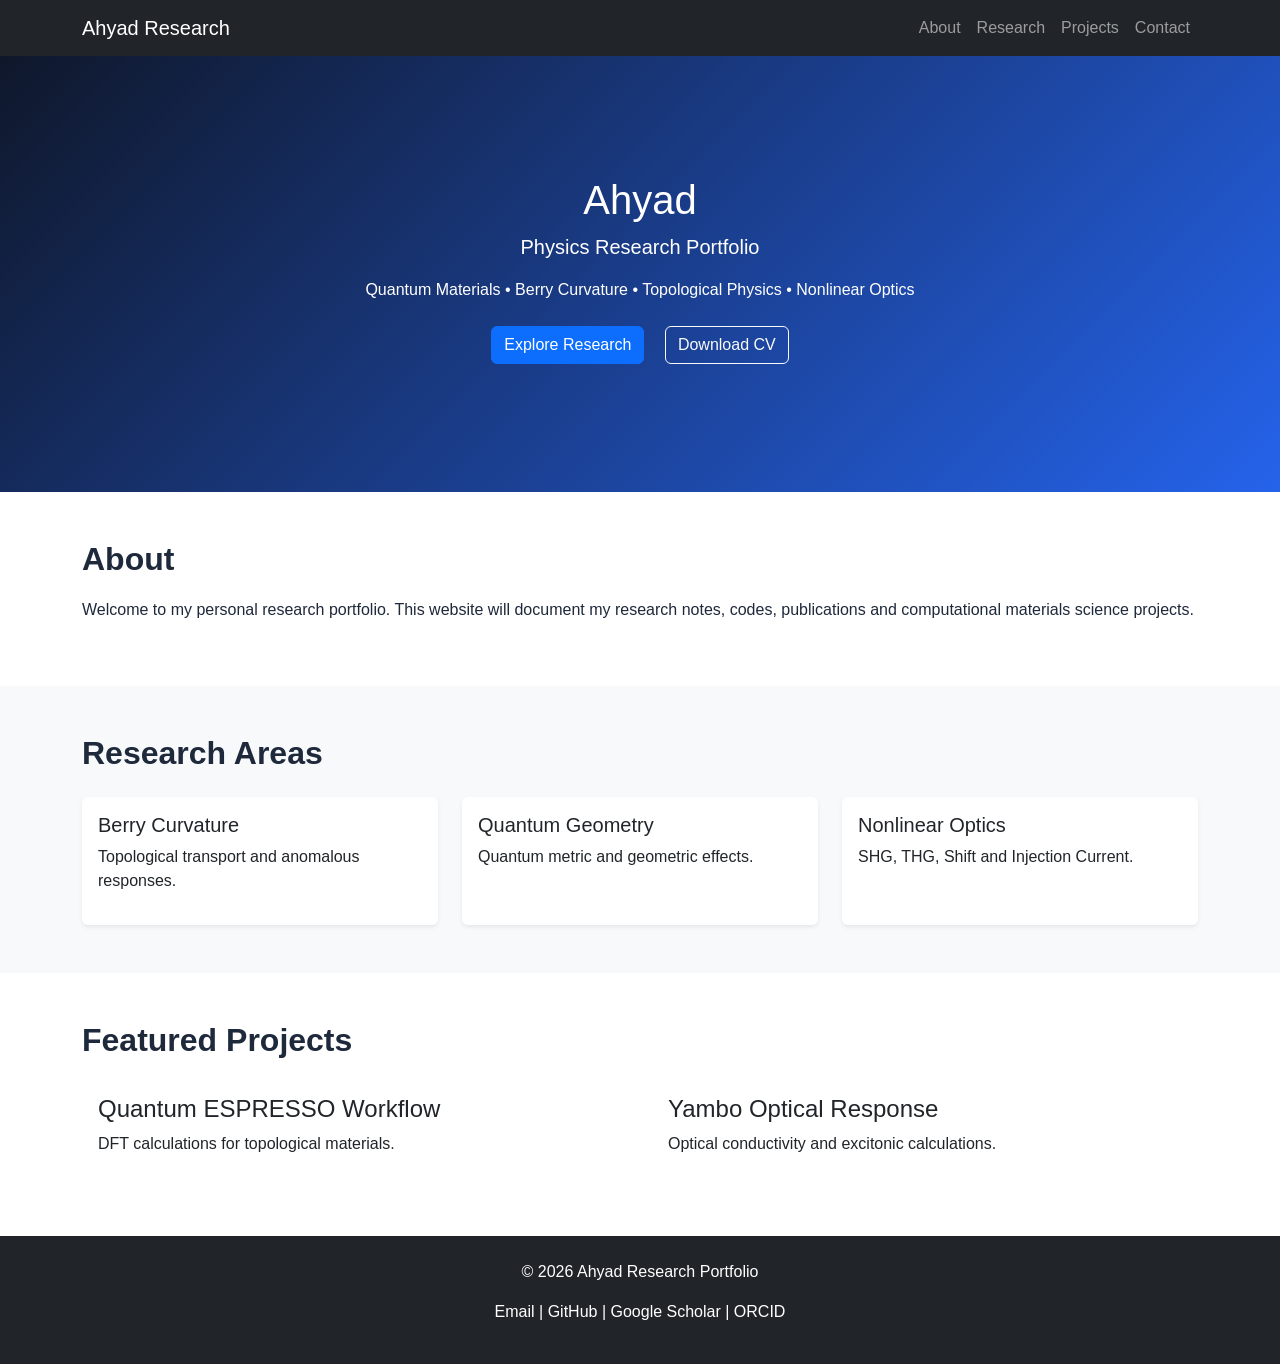
==== index.html @ 8a164a79 "Add files via upload" ====
<!DOCTYPE html>
<html lang="en">
<head>
<meta charset="UTF-8">
<meta name="viewport" content="width=device-width, initial-scale=1.0">
<title>Ahyad | Research Portfolio</title>
<link href="https://cdn.jsdelivr.net/npm/bootstrap@5.3.3/dist/css/bootstrap.min.css" rel="stylesheet">
<link href="https://cdn.jsdelivr.net/npm/bootstrap-icons/font/bootstrap-icons.css" rel="stylesheet">
<link rel="stylesheet" href="css/style.css">
</head>
<body>
<nav class="navbar navbar-expand-lg navbar-dark bg-dark sticky-top">
<div class="container">
<a class="navbar-brand" href="#">Ahyad Research</a>
<button class="navbar-toggler" data-bs-toggle="collapse" data-bs-target="#nav"><span class="navbar-toggler-icon"></span></button>
<div class="collapse navbar-collapse" id="nav">
<ul class="navbar-nav ms-auto">
<li class="nav-item"><a class="nav-link" href="#about">About</a></li>
<li class="nav-item"><a class="nav-link" href="#research">Research</a></li>
<li class="nav-item"><a class="nav-link" href="#projects">Projects</a></li>
<li class="nav-item"><a class="nav-link" href="#contact">Contact</a></li>
</ul></div></div></nav>

<header class="hero text-center">
<div class="container">
<h1>Ahyad</h1>
<p class="lead">Physics Research Portfolio</p>
<p>Quantum Materials • Berry Curvature • Topological Physics • Nonlinear Optics</p>
<a class="btn btn-primary m-2" href="#research">Explore Research</a>
<a class="btn btn-outline-light m-2" href="#">Download CV</a>
</div>
</header>

<section id="about" class="container py-5">
<h2>About</h2>
<p>Welcome to my personal research portfolio. This website will document my research notes, codes, publications and computational materials science projects.</p>
</section>

<section id="research" class="bg-light py-5">
<div class="container">
<h2 class="mb-4">Research Areas</h2>
<div class="row g-4">
<div class="col-md-4"><div class="card h-100 shadow-sm"><div class="card-body"><h5>Berry Curvature</h5><p>Topological transport and anomalous responses.</p></div></div></div>
<div class="col-md-4"><div class="card h-100 shadow-sm"><div class="card-body"><h5>Quantum Geometry</h5><p>Quantum metric and geometric effects.</p></div></div></div>
<div class="col-md-4"><div class="card h-100 shadow-sm"><div class="card-body"><h5>Nonlinear Optics</h5><p>SHG, THG, Shift and Injection Current.</p></div></div></div>
</div>
</div>
</section>

<section id="projects" class="container py-5">
<h2>Featured Projects</h2>
<div class="row g-4">
<div class="col-md-6"><div class="card project-card"><div class="card-body"><h4>Quantum ESPRESSO Workflow</h4><p>DFT calculations for topological materials.</p></div></div></div>
<div class="col-md-6"><div class="card project-card"><div class="card-body"><h4>Yambo Optical Response</h4><p>Optical conductivity and excitonic calculations.</p></div></div></div>
</div>
</section>

<footer id="contact" class="bg-dark text-white text-center py-4">
<p>© 2026 Ahyad Research Portfolio</p>
<p>Email | GitHub | Google Scholar | ORCID</p>
</footer>

<script src="https://cdn.jsdelivr.net/npm/bootstrap@5.3.3/dist/js/bootstrap.bundle.min.js"></script>
<script src="js/main.js"></script>
</body></html>
---- css/style.css ----
body{font-family:Arial,sans-serif;color:#1e293b}
.hero{background:linear-gradient(135deg,#0f172a,#2563eb);color:#fff;padding:120px 0}
section h2{font-weight:700;margin-bottom:20px}
.card{transition:.3s;border:none}
.card:hover{transform:translateY(-8px);box-shadow:0 10px 30px rgba(0,0,0,.15)}
html{scroll-behavior:smooth}
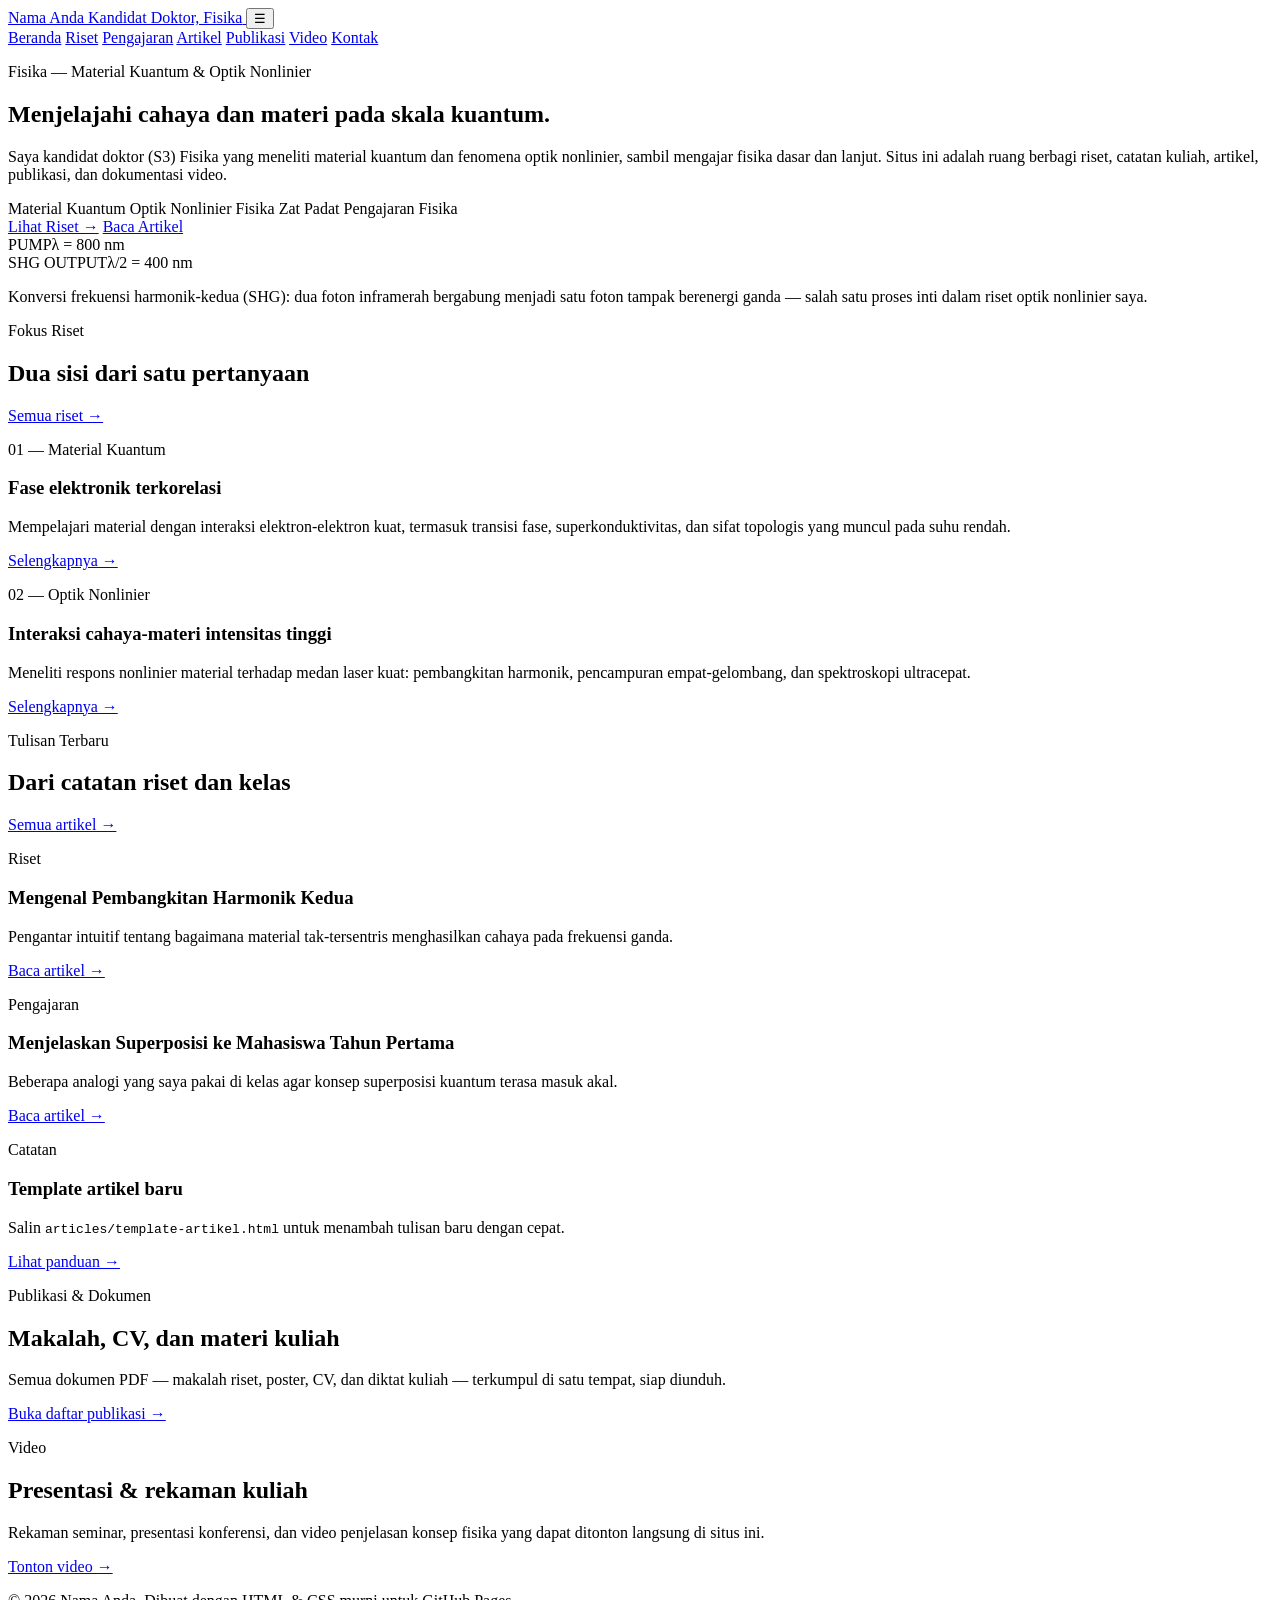
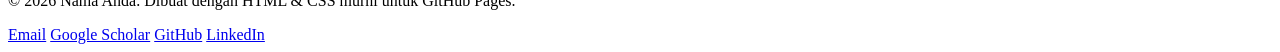
==== commit 30b6d50a: "Update index.html" ====
--- a/index.html
+++ b/index.html
@@ -1,65 +1,168 @@
 <!DOCTYPE html>
-<html lang="en">
+<html lang="id">
 <head>
 <meta charset="UTF-8">
 <meta name="viewport" content="width=device-width, initial-scale=1.0">
-<title>Ahyad | Research Portfolio</title>
-<link href="https://cdn.jsdelivr.net/npm/bootstrap@5.3.3/dist/css/bootstrap.min.css" rel="stylesheet">
-<link href="https://cdn.jsdelivr.net/npm/bootstrap-icons/font/bootstrap-icons.css" rel="stylesheet">
-<link rel="stylesheet" href="css/style.css">
+<title>Nama Anda — Fisika Material Kuantum &amp; Optik Nonlinier</title>
+<meta name="description" content="Situs pribadi akademik: riset material kuantum dan optik nonlinier, pengajaran fisika, artikel, publikasi, dan video.">
+<link rel="preconnect" href="https://fonts.googleapis.com">
+<link href="https://fonts.googleapis.com/css2?family=Fraunces:opsz,wght@9..144,400..700&family=Inter:wght@400;500;600&family=IBM+Plex+Mono:wght@400;500&display=swap" rel="stylesheet">
+<link rel="stylesheet" href="assets/css/style.css">
 </head>
 <body>
-<nav class="navbar navbar-expand-lg navbar-dark bg-dark sticky-top">
-<div class="container">
-<a class="navbar-brand" href="#">Ahyad Research</a>
-<button class="navbar-toggler" data-bs-toggle="collapse" data-bs-target="#nav"><span class="navbar-toggler-icon"></span></button>
-<div class="collapse navbar-collapse" id="nav">
-<ul class="navbar-nav ms-auto">
-<li class="nav-item"><a class="nav-link" href="#about">About</a></li>
-<li class="nav-item"><a class="nav-link" href="#research">Research</a></li>
-<li class="nav-item"><a class="nav-link" href="#projects">Projects</a></li>
-<li class="nav-item"><a class="nav-link" href="#contact">Contact</a></li>
-</ul></div></div></nav>
 
-<header class="hero text-center">
-<div class="container">
-<h1>Ahyad</h1>
-<p class="lead">Physics Research Portfolio</p>
-<p>Quantum Materials • Berry Curvature • Topological Physics • Nonlinear Optics</p>
-<a class="btn btn-primary m-2" href="#research">Explore Research</a>
-<a class="btn btn-outline-light m-2" href="#">Download CV</a>
-</div>
+<header class="site-header">
+  <div class="nav-inner">
+    <a class="brand" href="index.html">Nama Anda
+      <span>Kandidat Doktor, Fisika</span>
+    </a>
+    <button class="nav-toggle" aria-label="Buka menu">☰</button>
+    <nav class="main-nav">
+      <a href="index.html">Beranda</a>
+      <a href="research.html">Riset</a>
+      <a href="teaching.html">Pengajaran</a>
+      <a href="articles.html">Artikel</a>
+      <a href="publications.html">Publikasi</a>
+      <a href="videos.html">Video</a>
+      <a href="contact.html">Kontak</a>
+    </nav>
+  </div>
 </header>
 
-<section id="about" class="container py-5">
-<h2>About</h2>
-<p>Welcome to my personal research portfolio. This website will document my research notes, codes, publications and computational materials science projects.</p>
-</section>
+<main>
+  <section class="hero">
+    <div class="container hero-grid">
+      <div>
+        <p class="eyebrow">Fisika &mdash; Material Kuantum &amp; Optik Nonlinier</p>
+        <h1>Menjelajahi cahaya dan materi pada skala kuantum.</h1>
+        <p class="lede">
+          Saya kandidat doktor (S3) Fisika yang meneliti material kuantum dan
+          fenomena optik nonlinier, sambil mengajar fisika dasar dan lanjut.
+          Situs ini adalah ruang berbagi riset, catatan kuliah, artikel,
+          publikasi, dan dokumentasi video.
+        </p>
+        <div class="hero-tags">
+          <span class="tag">Material Kuantum</span>
+          <span class="tag">Optik Nonlinier</span>
+          <span class="tag">Fisika Zat Padat</span>
+          <span class="tag">Pengajaran Fisika</span>
+        </div>
+        <div class="hero-cta">
+          <a class="btn btn-primary" href="research.html">Lihat Riset →</a>
+          <a class="btn btn-ghost" href="articles.html">Baca Artikel</a>
+        </div>
+      </div>
 
-<section id="research" class="bg-light py-5">
-<div class="container">
-<h2 class="mb-4">Research Areas</h2>
-<div class="row g-4">
-<div class="col-md-4"><div class="card h-100 shadow-sm"><div class="card-body"><h5>Berry Curvature</h5><p>Topological transport and anomalous responses.</p></div></div></div>
-<div class="col-md-4"><div class="card h-100 shadow-sm"><div class="card-body"><h5>Quantum Geometry</h5><p>Quantum metric and geometric effects.</p></div></div></div>
-<div class="col-md-4"><div class="card h-100 shadow-sm"><div class="card-body"><h5>Nonlinear Optics</h5><p>SHG, THG, Shift and Injection Current.</p></div></div></div>
-</div>
-</div>
-</section>
+      <div class="spectrum-panel" aria-hidden="true">
+        <div class="row"><span>PUMP</span><span>λ = 800 nm</span></div>
+        <div class="spectrum-bar"></div>
+        <div class="row"><span>SHG OUTPUT</span><span>λ/2 = 400 nm</span></div>
+        <p class="caption">
+          Konversi frekuensi harmonik-kedua (SHG): dua foton inframerah
+          bergabung menjadi satu foton tampak berenergi ganda &mdash; salah satu
+          proses inti dalam riset optik nonlinier saya.
+        </p>
+      </div>
+    </div>
+  </section>
 
-<section id="projects" class="container py-5">
-<h2>Featured Projects</h2>
-<div class="row g-4">
-<div class="col-md-6"><div class="card project-card"><div class="card-body"><h4>Quantum ESPRESSO Workflow</h4><p>DFT calculations for topological materials.</p></div></div></div>
-<div class="col-md-6"><div class="card project-card"><div class="card-body"><h4>Yambo Optical Response</h4><p>Optical conductivity and excitonic calculations.</p></div></div></div>
-</div>
-</section>
+  <section class="alt">
+    <div class="container">
+      <div class="section-head">
+        <div>
+          <p class="eyebrow">Fokus Riset</p>
+          <h2>Dua sisi dari satu pertanyaan</h2>
+        </div>
+        <a class="card-link" href="research.html">Semua riset →</a>
+      </div>
+      <div class="grid grid-2">
+        <div class="card quantum">
+          <p class="eyebrow" style="color:var(--quantum)">01 — Material Kuantum</p>
+          <h3>Fase elektronik terkorelasi</h3>
+          <p>
+            Mempelajari material dengan interaksi elektron-elektron kuat,
+            termasuk transisi fase, superkonduktivitas, dan sifat topologis
+            yang muncul pada suhu rendah.
+          </p>
+          <a class="card-link" href="research.html#quantum">Selengkapnya →</a>
+        </div>
+        <div class="card optics">
+          <p class="eyebrow" style="color:var(--shg)">02 — Optik Nonlinier</p>
+          <h3>Interaksi cahaya-materi intensitas tinggi</h3>
+          <p>
+            Meneliti respons nonlinier material terhadap medan laser kuat:
+            pembangkitan harmonik, pencampuran empat-gelombang, dan
+            spektroskopi ultracepat.
+          </p>
+          <a class="card-link" href="research.html#optics">Selengkapnya →</a>
+        </div>
+      </div>
+    </div>
+  </section>
 
-<footer id="contact" class="bg-dark text-white text-center py-4">
-<p>© 2026 Ahyad Research Portfolio</p>
-<p>Email | GitHub | Google Scholar | ORCID</p>
+  <section>
+    <div class="container">
+      <div class="section-head">
+        <div>
+          <p class="eyebrow">Tulisan Terbaru</p>
+          <h2>Dari catatan riset dan kelas</h2>
+        </div>
+        <a class="card-link" href="articles.html">Semua artikel →</a>
+      </div>
+      <div class="grid grid-3">
+        <div class="card">
+          <p class="eyebrow">Riset</p>
+          <h3>Mengenal Pembangkitan Harmonik Kedua</h3>
+          <p>Pengantar intuitif tentang bagaimana material tak-tersentris menghasilkan cahaya pada frekuensi ganda.</p>
+          <a class="card-link" href="articles/contoh-artikel-shg.html">Baca artikel →</a>
+        </div>
+        <div class="card">
+          <p class="eyebrow">Pengajaran</p>
+          <h3>Menjelaskan Superposisi ke Mahasiswa Tahun Pertama</h3>
+          <p>Beberapa analogi yang saya pakai di kelas agar konsep superposisi kuantum terasa masuk akal.</p>
+          <a class="card-link" href="articles/contoh-artikel-mengajar.html">Baca artikel →</a>
+        </div>
+        <div class="card">
+          <p class="eyebrow">Catatan</p>
+          <h3>Template artikel baru</h3>
+          <p>Salin <code>articles/template-artikel.html</code> untuk menambah tulisan baru dengan cepat.</p>
+          <a class="card-link" href="articles.html">Lihat panduan →</a>
+        </div>
+      </div>
+    </div>
+  </section>
+
+  <section class="alt">
+    <div class="container two-col">
+      <div>
+        <p class="eyebrow">Publikasi &amp; Dokumen</p>
+        <h2>Makalah, CV, dan materi kuliah</h2>
+        <p>Semua dokumen PDF — makalah riset, poster, CV, dan diktat kuliah — terkumpul di satu tempat, siap diunduh.</p>
+        <a class="btn btn-ghost" href="publications.html">Buka daftar publikasi →</a>
+      </div>
+      <div>
+        <p class="eyebrow">Video</p>
+        <h2>Presentasi &amp; rekaman kuliah</h2>
+        <p>Rekaman seminar, presentasi konferensi, dan video penjelasan konsep fisika yang dapat ditonton langsung di situs ini.</p>
+        <a class="btn btn-ghost" href="videos.html">Tonton video →</a>
+      </div>
+    </div>
+  </section>
+</main>
+
+<footer class="site-footer">
+  <div class="container footer-inner">
+    <p>&copy; <span id="year"></span> Nama Anda. Dibuat dengan HTML &amp; CSS murni untuk GitHub Pages.</p>
+    <div class="social-links">
+      <a href="mailto:nama@email.ac.id">Email</a>
+      <a href="https://scholar.google.com" target="_blank" rel="noopener">Google Scholar</a>
+      <a href="https://github.com" target="_blank" rel="noopener">GitHub</a>
+      <a href="https://linkedin.com" target="_blank" rel="noopener">LinkedIn</a>
+    </div>
+  </div>
 </footer>
 
-<script src="https://cdn.jsdelivr.net/npm/bootstrap@5.3.3/dist/js/bootstrap.bundle.min.js"></script>
-<script src="js/main.js"></script>
-</body></html>+<script src="assets/js/main.js"></script>
+<script>document.getElementById("year").textContent = new Date().getFullYear();</script>
+</body>
+</html>
